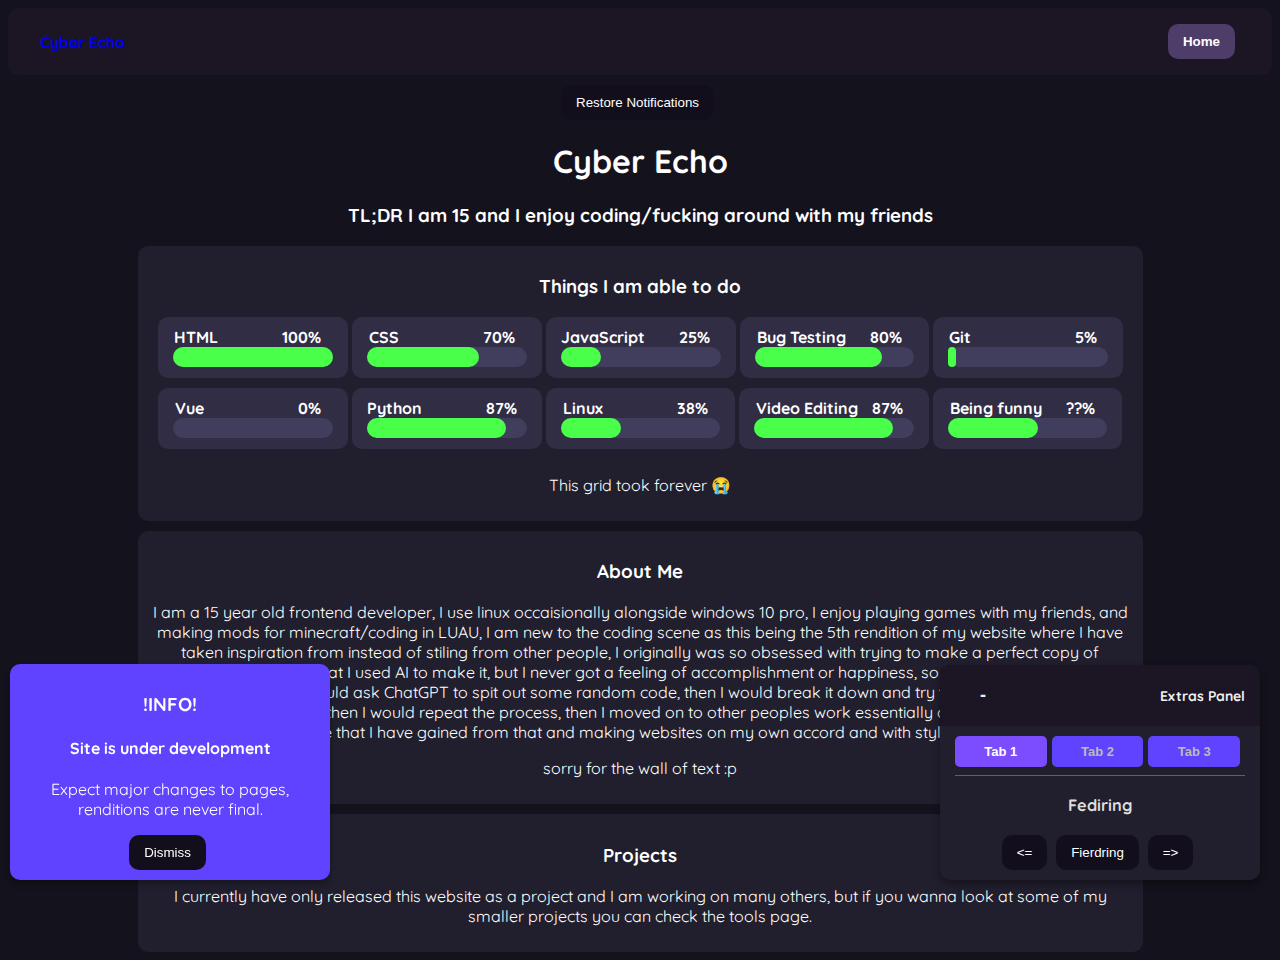
==== index.html @ 922005ef "Add files via upload" ====
<!--
 ::::::::  :::   ::: :::::::::  :::::::::: :::::::::       :::::::::: ::::::::  :::    :::  ::::::::  
:+:    :+: :+:   :+: :+:    :+: :+:        :+:    :+:      :+:       :+:    :+: :+:    :+: :+:    :+: 
+:+         +:+ +:+  +:+    +:+ +:+        +:+    +:+      +:+       +:+        +:+    +:+ +:+    +:+ 
+#+          +#++:   +#++:++#+  +#++:++#   +#++:++#:       +#++:++#  +#+        +#++:++#++ +#+    +:+ 
+#+           +#+    +#+    +#+ +#+        +#+    +#+      +#+       +#+        +#+    +#+ +#+    +#+ 
#+#    #+#    #+#    #+#    #+# #+#        #+#    #+#      #+#       #+#    #+# #+#    #+# #+#    #+# 
 ########     ###    #########  ########## ###    ###      ########## ########  ###    ###  ########  
     C         Y         B           E         R                E         C         H          O
-->
<!DOCTYPE html>
<html lang="en">
<head>
    <!--Stylesheet-->
    <link rel="stylesheet" href="style.css">
    <!--Fonts-->
    <link rel="preconnect" href="https://fonts.googleapis.com">
    <link rel="preconnect" href="https://fonts.gstatic.com" crossorigin>
    <link href="https://fonts.googleapis.com/css2?family=Quicksand:wght@300..700&display=swap" rel="stylesheet">
    <!--Page Title-->
    <title>CyberEcho</title>
</head>
<body class="unselectable">
    <!--Navbar-->
    <nav class="navbar">
        <div class="navbar-container">
            <a href="./index.html" class="sitename">Cyber Echo</a>
            <div class="navbar-menu">
                <button class="navbar-button" onclick="window.location.href='./index.html'">Home</button>
            </div>
        </div>
    </nav>
    <!--Popup Info Banner-->
    <div class="banner" id="banner1" style="text-align: center;">
        <h3>!INFO!</h3>
        <h4>Site is under development</h4>
        <p>Expect major changes to pages, renditions are never final.</p>
        <button onclick="dismissBanner('banner1')">Dismiss</button>
    </div>
    <!--Kinda Self Explanatory-->
    <button onclick="restoreBanners()">Restore Notifications</button>
    <!--Insert the javascript to make the notification work-->
    <script src="scripts.js"></script>
    <!--Self Explanatory-->
    <div class="short-intro">
    <h1>Cyber Echo</h1>
    <h3>TL;DR I am 15 and I enjoy coding/fucking around with my friends</h5>
    </div>
    <!--Holy shit this will take forever!-->
    <div class="maincontainer">
        <div class="skillcontainer">
            <h3>Things I am able to do</h3>
            <div class="skillbox">
                <h4 class="inlineheaders">HTML</h4>
                <!--I couldn't find any way to do it 😭-->
                <h4 class="inlineheaders"> </h4>
                <h4 class="inlineheaders"> </h4>
                <h4 class="inlineheaders"> </h4>
                <h4 class="inlineheaders"> </h4>
                <h4 class="inlineheaders"> </h4>
                <h4 class="inlineheaders">100%</h4>
                <progress value="100" max="100"></progress>
                </div>
                <div class="skillbox">
                    <h4 class="inlineheaders">CSS</h4>
                    <!--I couldn't find any way to do it 😭-->
                    <h4 class="inlineheaders"> </h4>
                    <h4 class="inlineheaders"> </h4>
                    <h4 class="inlineheaders"> </h4>
                    <h4 class="inlineheaders"> </h4>
                    <h4 class="inlineheaders"> </h4>
                    <h4 class="inlineheaders"> </h4>
                    <h4 class="inlineheaders"> </h4>
                    <h4 class="inlineheaders">70%</h4>
                    <progress value="70" max="100"></progress>
                </div>
                <div class="skillbox">
                    <h4 class="inlineheaders">JavaScript</h4>
                    <!--I couldn't find any way to do it 😭-->
                    <h4 class="inlineheaders"> </h4>
                    <h4 class="inlineheaders"> </h4>
                    <h4 class="inlineheaders">25%</h4>
                    <progress value="25" max="100"></progress>
                </div>
                <div class="skillbox">
                    <h4 class="inlineheaders">Bug Testing</h4>
                    <!--I couldn't find any way to do it 😭-->
                    <h4 class="inlineheaders"> </h4>
                    <h4 class="inlineheaders">80%</h4>
                <progress value="80" max="100"></progress>
            </div>
            <div class="skillbox">
                <h4 class="inlineheaders">Git</h4>
                <!--I couldn't find any way to do it 😭-->
                <h4 class="inlineheaders"> </h4>
                <h4 class="inlineheaders"> </h4>
                <h4 class="inlineheaders"> </h4>
                <h4 class="inlineheaders"> </h4>
                <h4 class="inlineheaders"> </h4>
                <h4 class="inlineheaders"> </h4>
                <h4 class="inlineheaders"> </h4>
                <h4 class="inlineheaders"> </h4>
                <h4 class="inlineheaders"> </h4>
                <h4 class="inlineheaders">5%</h4>
            <progress value="5" max="100"></progress>
            </div>
            <div class="skillbox">
                <h4 class="inlineheaders">Vue</h4>
                <!--I couldn't find any way to do it 😭-->
                <h4 class="inlineheaders"> </h4>
                <h4 class="inlineheaders"> </h4>
                <h4 class="inlineheaders"> </h4>
                <h4 class="inlineheaders"> </h4>
                <h4 class="inlineheaders"> </h4>
                <h4 class="inlineheaders"> </h4>
                <h4 class="inlineheaders"> </h4>
                <h4 class="inlineheaders"> </h4>
                <h4 class="inlineheaders">0%</h4>
            <progress value="0" max="100"></progress>
            </div>
            <div class="skillbox">
                <h4 class="inlineheaders">Python</h4>
                <!--I couldn't find any way to do it 😭-->
                <h4 class="inlineheaders"> </h4>
                <h4 class="inlineheaders"> </h4>
                <h4 class="inlineheaders"> </h4>
                <h4 class="inlineheaders"> </h4>
                <h4 class="inlineheaders"> </h4>
                <h4 class="inlineheaders">87%</h4>
            <progress value="87" max="100"></progress>
            </div>
            <div class="skillbox">
                <h4 class="inlineheaders">Linux</h4>
                <!--I couldn't find any way to do it 😭-->
                <h4 class="inlineheaders"> </h4>
                <h4 class="inlineheaders"> </h4>
                <h4 class="inlineheaders"> </h4>
                <h4 class="inlineheaders"> </h4>
                <h4 class="inlineheaders"> </h4>
                <h4 class="inlineheaders"> </h4>
                <h4 class="inlineheaders">38%</h4>
            <progress value="38" max="100"></progress>
            </div>
            <div class="skillbox">
                <h4 class="inlineheaders">Video Editing</h4>
                <!--I couldn't find any way to do it 😭-->
                <h4 class="inlineheaders">87%</h4>
            <progress value="87" max="100"></progress>
            </div>
            <div class="skillbox">
                <h4 class="inlineheaders">Being funny</h4>
                <!--I couldn't find any way to do it 😭-->
                <h4 class="inlineheaders"> </h4>
                <h4 class="inlineheaders">??%</h4>
            <progress value="56.8" max="100"></progress>
            </div>
            <p>This grid took forever 😭</p>
        </div>
    </div>
    <div class="othershit">
        <h3>About Me</h3>
        <p>I am a 15 year old frontend developer, I use linux occaisionally alongside windows 10 pro, I enjoy playing games with my friends, and making mods for minecraft/coding in LUAU, I am new to the coding scene as this being the 5th rendition of my website where I have taken inspiration from instead of stiling from other people, I originally was so obsessed with trying to make a perfect copy of someones website that I used AI to make it, but I never got a feeling of accomplishment or happiness, so I moved on to actually learning my skills, I would ask ChatGPT to spit out some random code, then I would break it down and try to understand the usage for each piece of code, then I would repeat the process, then I moved on to other peoples work essentially doing the same, now I am using the knowledge that I have gained from that and making websites on my own accord and with styling that I think fits me.</p>
        <p>sorry for the wall of text :p</p>
    </div>
    <div class="othershit">
        <h3>Projects</h3>
        <p>I currently have only released this website as a project and I am working on many others, but if you wanna look at some of my smaller projects you can check the tools page.</p>
    </div>
    <script src="consoleprint.js"></script>
    <div id="floating-panel" class="floating-panel">
        <div class="panel-header">
            <button id="toggle-panel" class="minimize-button">-</button>
            <span>Extras Panel</span>
        </div>
        <div id="panel-content" class="panel-content">
            <div class="tabs">
                <button class="tab active" data-tab="tab1">Tab 1</button>
                <button class="tab" data-tab="tab2">Tab 2</button>
                <button class="tab" data-tab="tab3">Tab 3</button>
            </div>
            <div class="tab-content" id="tab1"><h3 class="colorful">Fediring</h3>
                <button onclick="window.location.href='https://fediring.net/random'"><=</button>
                <button onclick="window.location.href='https://fediring.net'">Fierdring</button>
                <button onclick="window.location.href='https://fediring.net/random'">=></button>
            </div>
            <div class="tab-content hidden" id="tab2"><iframe height="50" src="https://george.gh0.pw/embed.cgi?membername" style="border:none;width:100%" sandbox="allow-top-navigation"></iframe></div>
            <div class="tab-content hidden" id="tab3">Content for Tab 3</div>
        </div>
    </div>
    <script src="panel.js"></script>
    </body>
</html>
---- style.css ----
body {
    -webkit-touch-callout: none;
    -webkit-user-select: none;
    -khtml-user-select: none;
    -moz-user-select: none;
    -ms-user-select: none;
    user-select: none;
    background-color: #14131d;
    color: #ffffff;
    font-family: quicksand, verdana;
    text-align: center;
}

/* Banner CSS */
@keyframes slideIn {
    from {
        transform: translateX(-100%);
        opacity: 0;
    }
    to {
        transform: translateX(0);
        opacity: 1;
    }
}

.banner {
    background-color: #5f43ff;
    box-shadow: 0 4px 6px rgba(0, 0, 0, 0.3);
    color: #fff;
    position: fixed;
    left: 10px;
    padding: 10px;
    border-radius: 10px;

    opacity: 1;
    transform: translateX(0);
    transition: transform 0.3s ease, opacity 0.3s ease, bottom 0.3s ease;
    z-index: 1000;
    max-width: 300px;
    width: 100%;
}

.banner.show {
    opacity: 1;
    transform: translateY(0);
}

.banner.hide {
    opacity: 0;
    pointer-events: none;
    transform: translateX(-120%);
}

.banner {
    margin-bottom: 10px;
}

.skillcontainer, .othershit {
    border-radius: 10px;
    background-color: #211f2e;
    max-width: 975px;
    padding: 10px 15px;
    width: 100%;
    margin: 0 auto;
    margin-top: 10px;
}

.inlineheaders {
    display: inline;
    margin-right: 10px;
}

.skillbox {
    display: inline-block;
    border-radius: 10px;
    background-color: #302d44;
    max-width: 160px;
    padding: 10px 15px;
    margin-bottom: 10px;
}

progress {
    width: 100%;
    height: 20px;
    border-radius: 50px;
    background-color: #302d44;
}

progress::-webkit-progress-bar {
    border-radius: 50px;
    background-color: #413d5c;
}

progress::-webkit-progress-value {
    background-color: rgb(73, 255, 73);
    border-radius: 50px;
}

progress::-moz-progress-bar {
    background-color: rgb(73, 255, 73);
    border-radius: 50px;
}

button {
    background-color: #130e1b;
    color: #fff;
    border-radius: 10px;
    padding: 10px 15px;
    border: none;
    transition: background-color 0.3s ease-in-out;
    margin-right: 5px;
}

button:hover {
    background-color: #605a86;
    cursor: pointer;
}

.navbar {
    background-color: #1b1524;
    padding: 1rem;
    border-radius: 10px;
    margin-bottom: 10px;
}
.navbar-container {
    display: flex;
    justify-content: space-between;
    align-items: center;
    max-width: 1200px;
    margin: 0 auto;
}
.navbar-logo {
    color: #fff;
    text-decoration: none;
}
.navbar-menu {
    display: flex;
    margin: 0;
    padding: 0;
}
.navbar-button {
    background-color: #4e3d68;
    color: #fff;
    border: none;
    padding: 0.5rem 1rem;
    margin-left: 1.5rem;
    cursor: pointer;
    transition: color 0.3s, background-color 0.3s;
    padding: 10px 15px;
    border-radius: 10px;
    font-family: 'Source Code Pro', sans-serif;
    font-weight: bold;
    font-weight: bold;
}
.navbar-button:hover {
    background-color: #7c4dff;
    color: #fff;
}

@keyframes colors {
    0% { color: #ffb3ba; }
    20% { color: #ffffba; }
    40% { color: #baffc9; }
    60% { color: #bae1ff; }
    80% { color: #ffdfba; }
    100% { color: #ffb3ba; }
}

.colorful, .sitename {
    font-weight: bold;
    text-decoration: none;
    animation: colors 5s infinite;
}
/* Floating Panel Inserted */
.floating-panel {
    position: fixed;
    bottom: 20px;
    right: 20px;
    width: 320px;
    background-color: #130e1b;
    border: none;
    border-radius: 10px;
    box-shadow: 0 4px 8px rgba(0, 0, 0, 0.4);
    overflow: hidden;
    transition: height 0.3s ease, box-shadow 0.3s ease;
    color: #e0e0e0;
}

.floating-panel:hover {
    box-shadow: 0 6px 12px rgba(0, 0, 0, 0.6);
}

.panel-header {
    display: flex;
    justify-content: space-between;
    align-items: center;
    padding: 10px 15px;
    background-color: #1b1524;
    color: #f0f0f0;
    font-weight: bold;
    cursor: pointer;
    font-size: 14px;
}

.minimize-button {
    background: none;
    border: none;
    color: #f0f0f0;
    font-size: 18px;
    cursor: pointer;
    font-weight: bold;
    margin-left: 10px;
    transition: transform 0.2s ease;
}

.minimize-button:hover {
    transform: scale(1.2);
}

.panel-content {
    padding: 10px 15px;
    display: block;
    background-color: #211f2e;
}

.tabs {
    display: flex;
    justify-content: space-around;
    border-bottom: 1px solid #5f43ff;
    padding-bottom: 8px;
    margin-bottom: 10px;
}

.tab {
    flex: 1;
    padding: 8px;
    text-align: center;
    cursor: pointer;
    background-color: #5f43ff;
    border-radius: 5px;
    transition: background-color 0.3s ease, color 0.3s ease;
    font-size: 13px;
    font-weight: bold;
    color: #bbb;
}

.tab:not(.active):hover {
    background-color: #4e3d68;
    color: #fff;
}

.tab.active {
    background-color: #7c4dff;
    color: white;
}

.tab-content {
    display: none;
    font-size: 14px;
    color: #ddd;
    line-height: 1.6;
}

.tab-content:not(.hidden) {
    display: block;
}

.floating-panel.minimized {
    height: 50px;
    box-shadow: 0 2px 4px rgba(0, 0, 0, 0.2);
}

.floating-panel.minimized .panel-header {
    background-color: #1a1d24;
}
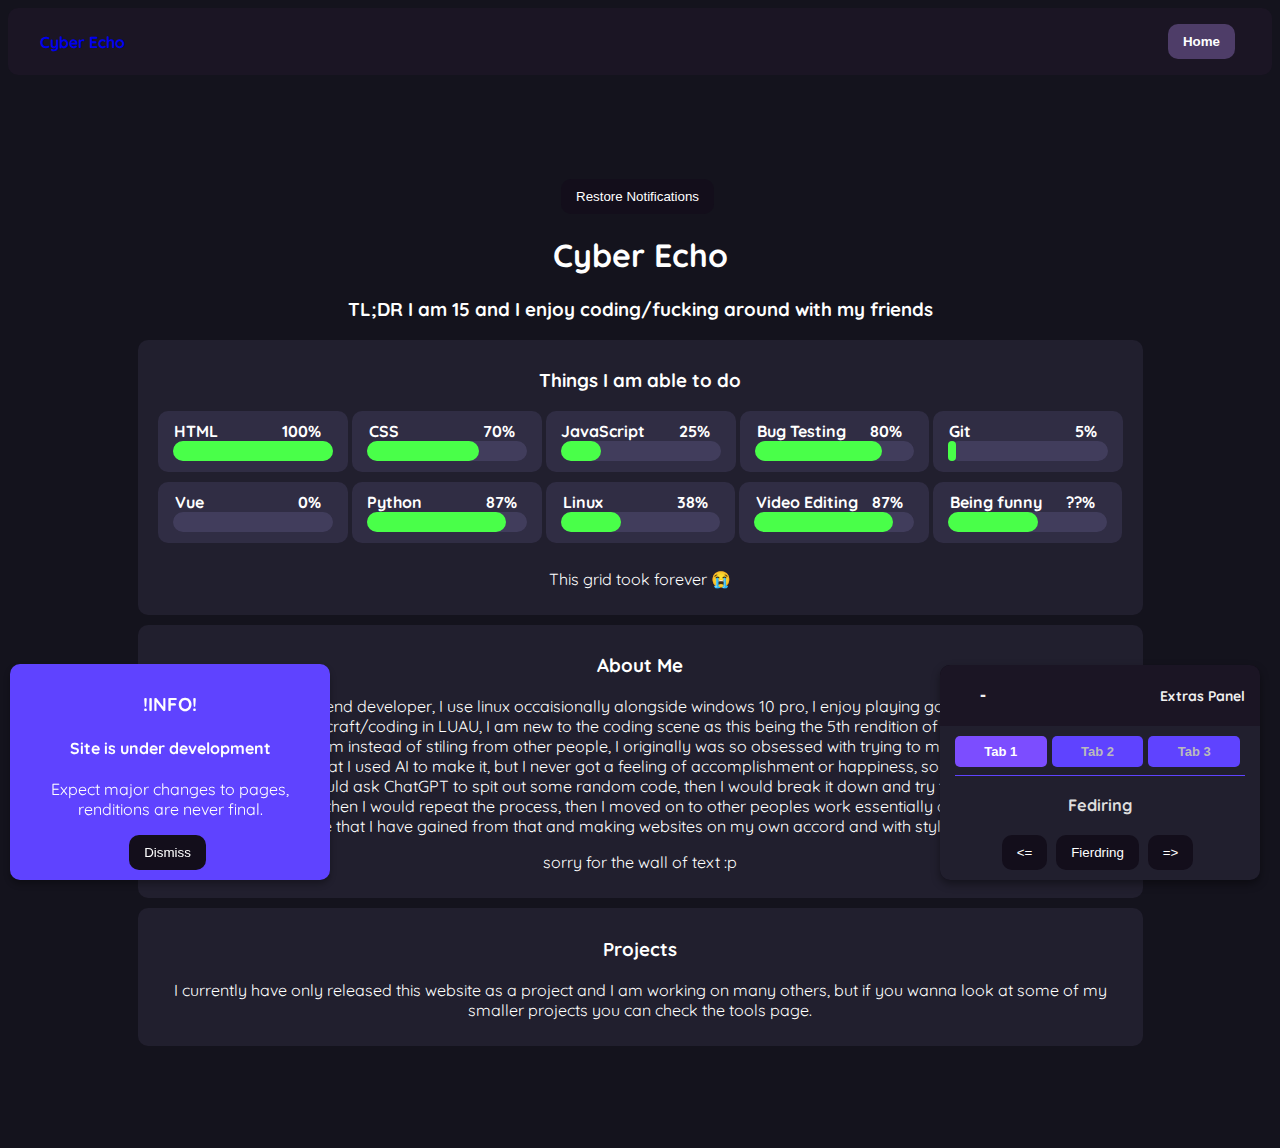
==== commit e565df3e: "Add files via upload" ====
--- a/index.html
+++ b/index.html
@@ -30,6 +30,7 @@
             </div>
         </div>
     </nav>
+    <iframe src="https://john.citrons.xyz/embed?ref=cyber-echo.pages.dev" style="margin-left:auto;display:block;margin-right:auto;max-width:732px;width:100%;height:94px;border:none;"></iframe>
     <!--Popup Info Banner-->
     <div class="banner" id="banner1" style="text-align: center;">
         <h3>!INFO!</h3>
@@ -184,9 +185,10 @@
                 <button onclick="window.location.href='https://fediring.net/random'">=></button>
             </div>
             <div class="tab-content hidden" id="tab2"><iframe height="50" src="https://george.gh0.pw/embed.cgi?membername" style="border:none;width:100%" sandbox="allow-top-navigation"></iframe></div>
-            <div class="tab-content hidden" id="tab3">Content for Tab 3</div>
+            <div class="tab-content hidden" id="tab3"><iframe src="https://john.citrons.xyz/embed?ref=cyber-echo.pages.dev" style="margin-left:auto;display:block;margin-right:auto;max-width:732px;width:100%;height:94px;border:none;"></iframe></div>
         </div>
     </div>
     <script src="panel.js"></script>
+    <iframe src="https://john.citrons.xyz/embed?ref=cyber-echo.pages.dev" style="margin-left:auto;display:block;margin-right:auto;max-width:732px;width:100%;height:94px;border:none;"></iframe>
     </body>
 </html>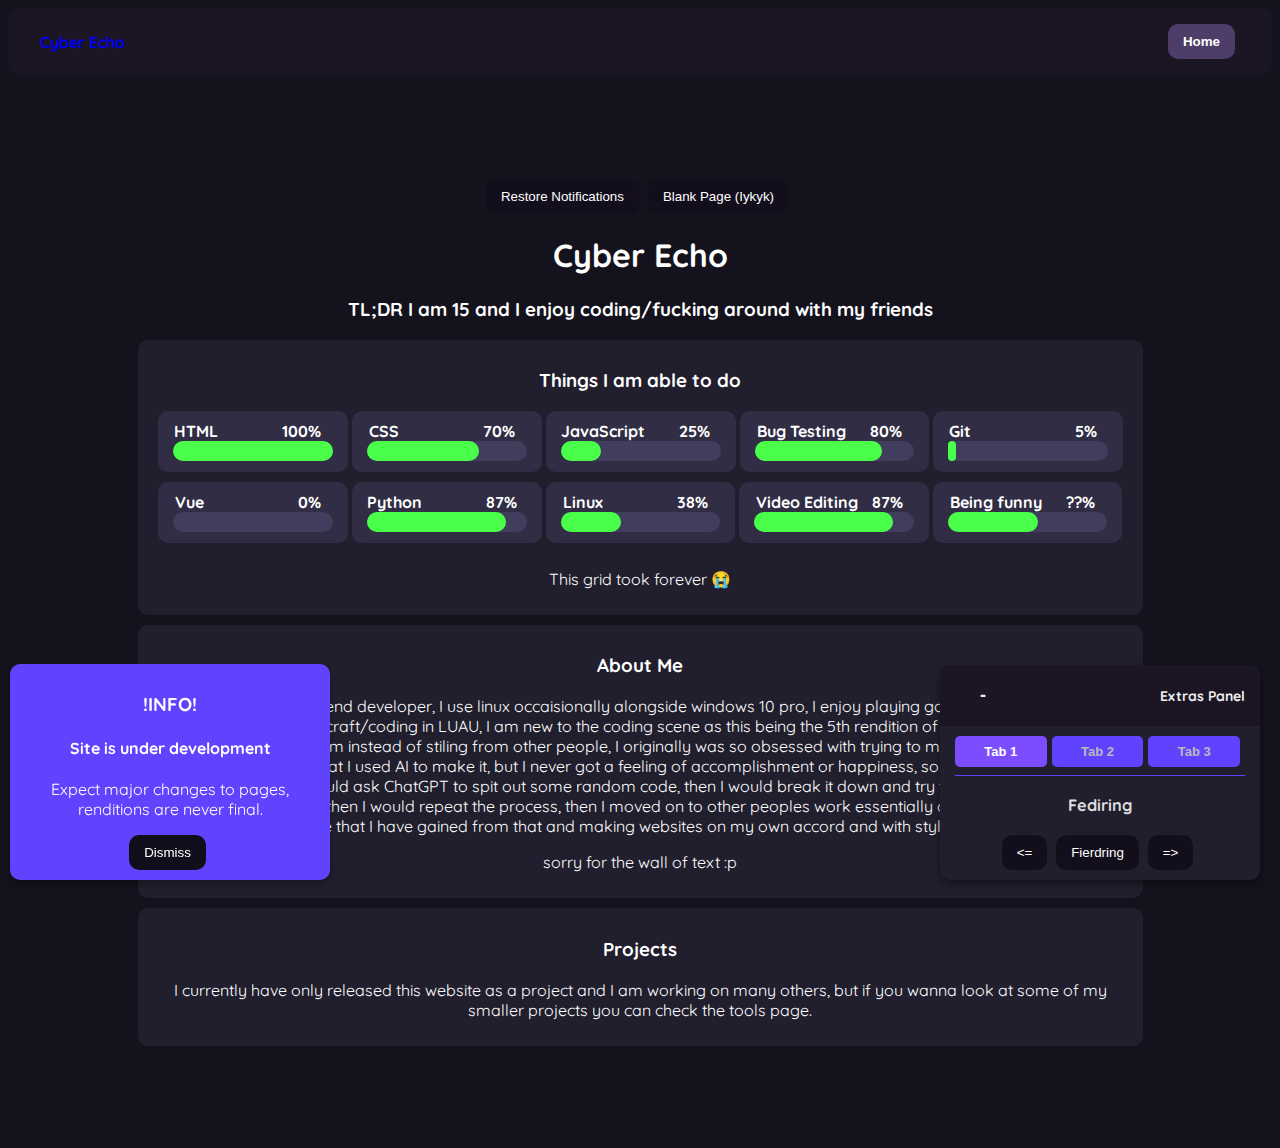
==== commit 088750cb: "Add files via upload" ====
--- a/index.html
+++ b/index.html
@@ -40,6 +40,7 @@
     </div>
     <!--Kinda Self Explanatory-->
     <button onclick="restoreBanners()">Restore Notifications</button>
+    <button onclick="window.location.href='./rickroll.html'">Blank Page (Iykyk)</button>
     <!--Insert the javascript to make the notification work-->
     <script src="scripts.js"></script>
     <!--Self Explanatory-->
--- a/style.css
+++ b/style.css
@@ -272,4 +272,10 @@
 
 .floating-panel.minimized .panel-header {
     background-color: #1a1d24;
+}
+
+.rickroll {
+    height: 100vh;
+    width: 100%;
+    color: #fff;
 }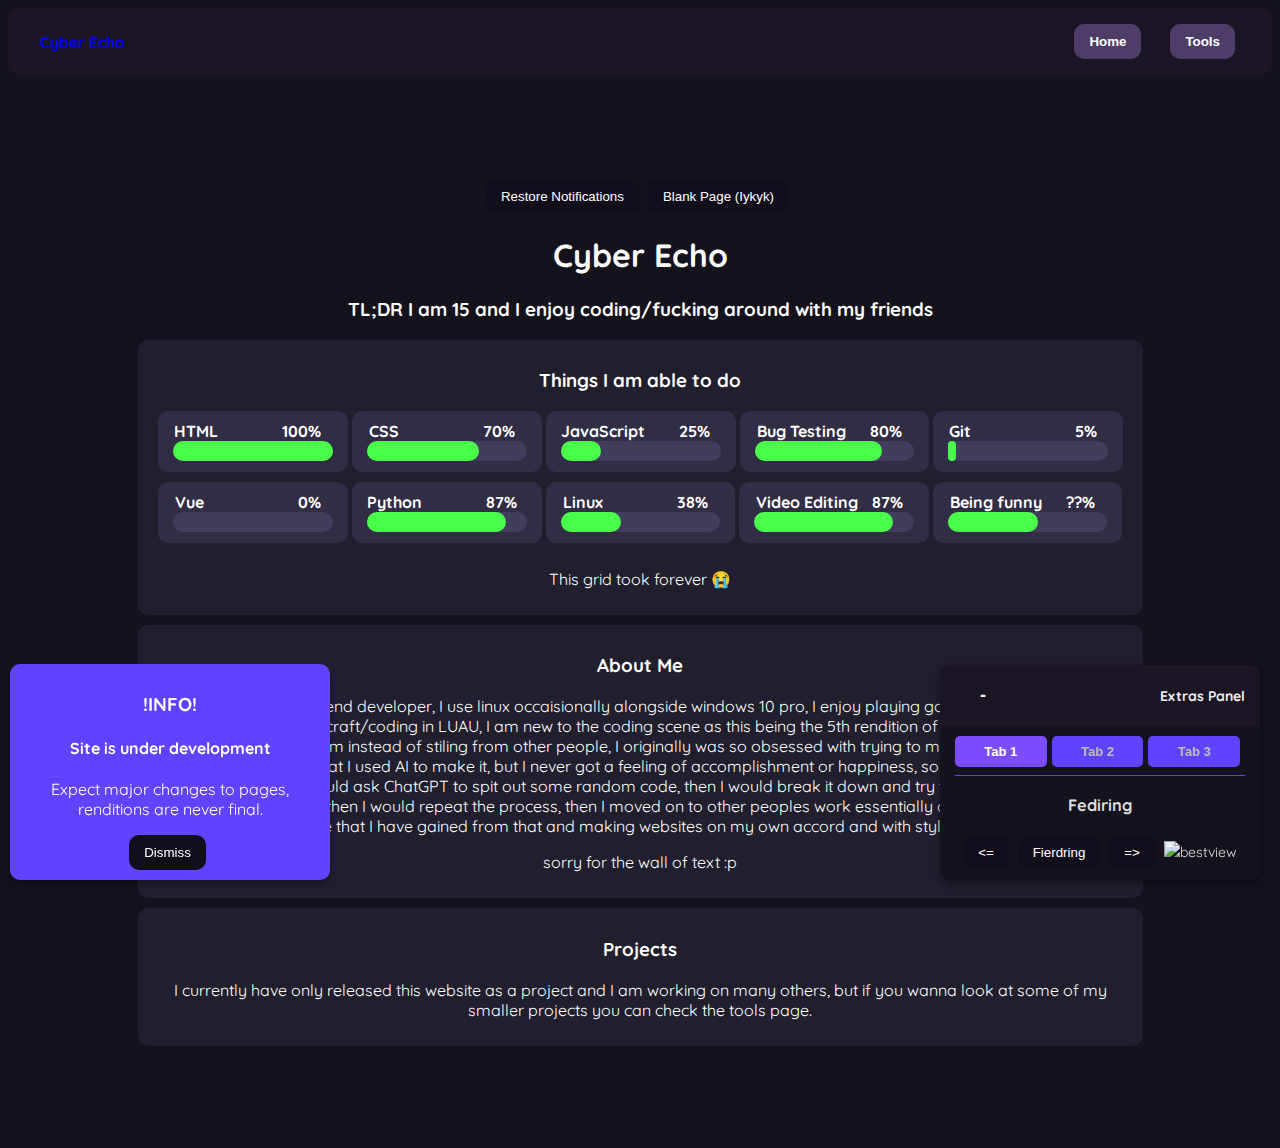
==== commit cbd4c022: "Add files via upload" ====
--- a/index.html
+++ b/index.html
@@ -27,6 +27,7 @@
             <a href="./index.html" class="sitename">Cyber Echo</a>
             <div class="navbar-menu">
                 <button class="navbar-button" onclick="window.location.href='./index.html'">Home</button>
+                <button class="navbar-button" onclick="window.location.href='./blog/blog.html'">Tools</button>
             </div>
         </div>
     </nav>
@@ -184,9 +185,12 @@
                 <button onclick="window.location.href='https://fediring.net/random'"><=</button>
                 <button onclick="window.location.href='https://fediring.net'">Fierdring</button>
                 <button onclick="window.location.href='https://fediring.net/random'">=></button>
+                <img src="https://citrons.xyz/static/bestview.gif" alt="bestview">
             </div>
-            <div class="tab-content hidden" id="tab2"><iframe height="50" src="https://george.gh0.pw/embed.cgi?membername" style="border:none;width:100%" sandbox="allow-top-navigation"></iframe></div>
-            <div class="tab-content hidden" id="tab3"><iframe src="https://john.citrons.xyz/embed?ref=cyber-echo.pages.dev" style="margin-left:auto;display:block;margin-right:auto;max-width:732px;width:100%;height:94px;border:none;"></iframe></div>
+            <div class="tab-content hidden" id="tab2"><iframe height="50" src="https://george.gh0.pw/embed.cgi?membername" style="border:none;width:100%" sandbox="allow-top-navigation"></iframe>
+                <img src="https://citrons.xyz/static/bestview.gif" alt="bestview"></div>
+            <div class="tab-content hidden" id="tab3"><iframe src="https://john.citrons.xyz/embed?ref=cyber-echo.pages.dev" style="margin-left:auto;display:block;margin-right:auto;max-width:732px;width:100%;height:94px;border:none;"></iframe>
+                <img src="https://citrons.xyz/static/bestview.gif" alt="bestview"></div>
         </div>
     </div>
     <script src="panel.js"></script>
--- a/style.css
+++ b/style.css
@@ -171,7 +171,7 @@
     text-decoration: none;
     animation: colors 5s infinite;
 }
-/* Floating Panel Inserted */
+
 .floating-panel {
     position: fixed;
     bottom: 20px;
@@ -221,6 +221,16 @@
     padding: 10px 15px;
     display: block;
     background-color: #211f2e;
+    -webkit-touch-callout: none;
+    -webkit-user-select: none;
+    -khtml-user-select: none;
+    -moz-user-select: none;
+    -ms-user-select: none;
+    user-select: none;
+    background-color: #14131d;
+    color: #ffffff;
+    font-family: quicksand, verdana;
+    text-align: center;
 }
 
 .tabs {
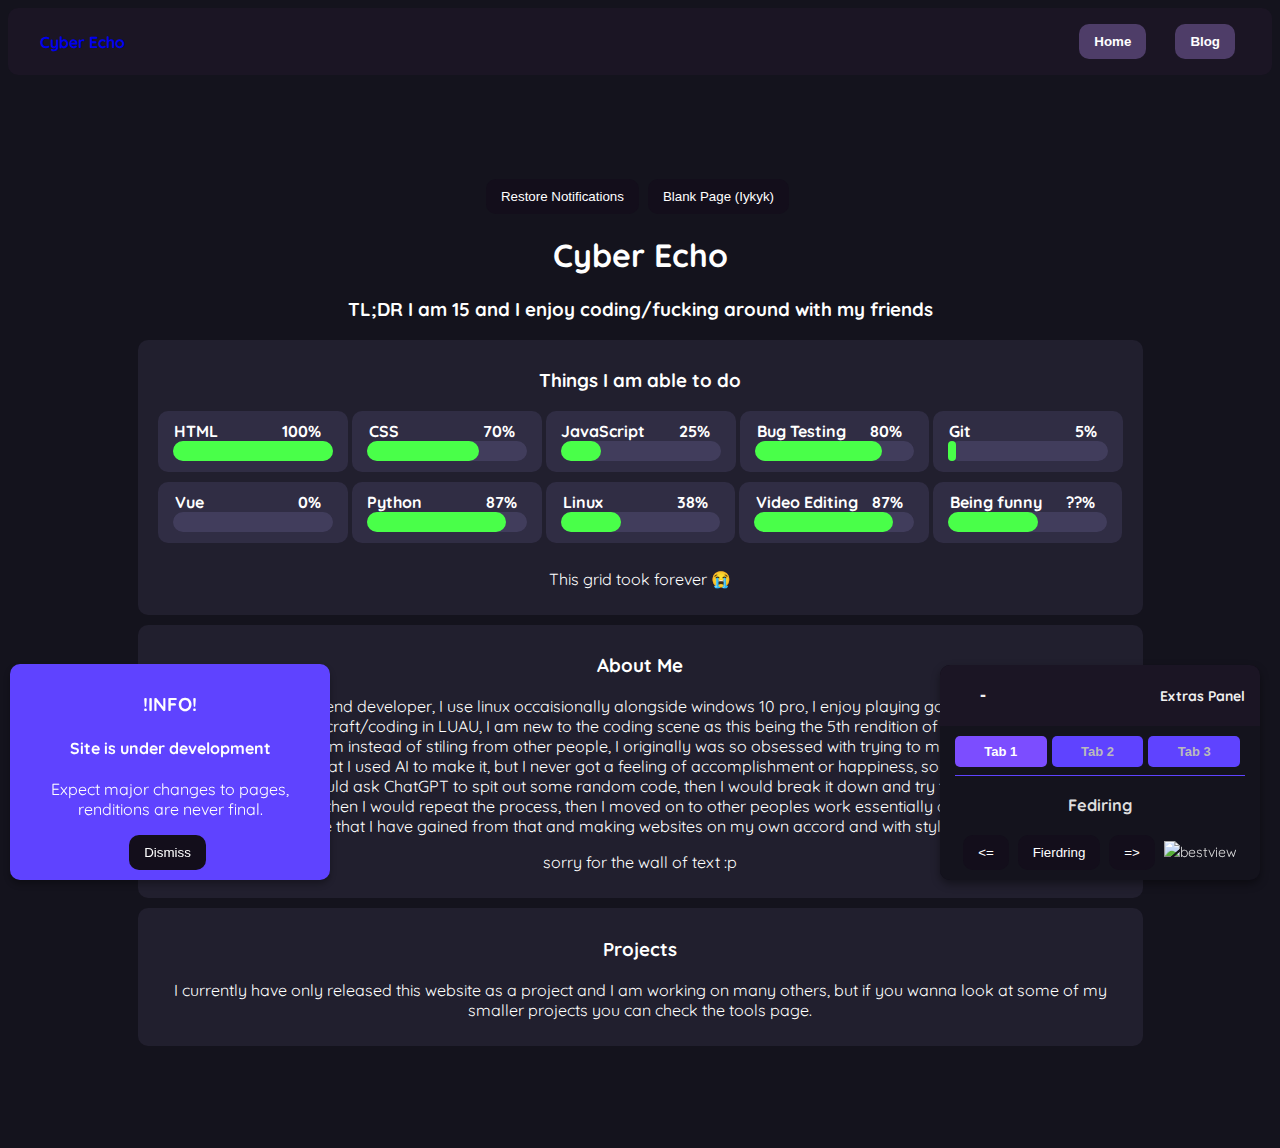
==== commit 57588aa3: "Add files via upload" ====
--- a/index.html
+++ b/index.html
@@ -27,7 +27,7 @@
             <a href="./index.html" class="sitename">Cyber Echo</a>
             <div class="navbar-menu">
                 <button class="navbar-button" onclick="window.location.href='./index.html'">Home</button>
-                <button class="navbar-button" onclick="window.location.href='./blog/blog.html'">Tools</button>
+                <button class="navbar-button" onclick="window.location.href='./blog/blog.html'">Blog</button>
             </div>
         </div>
     </nav>
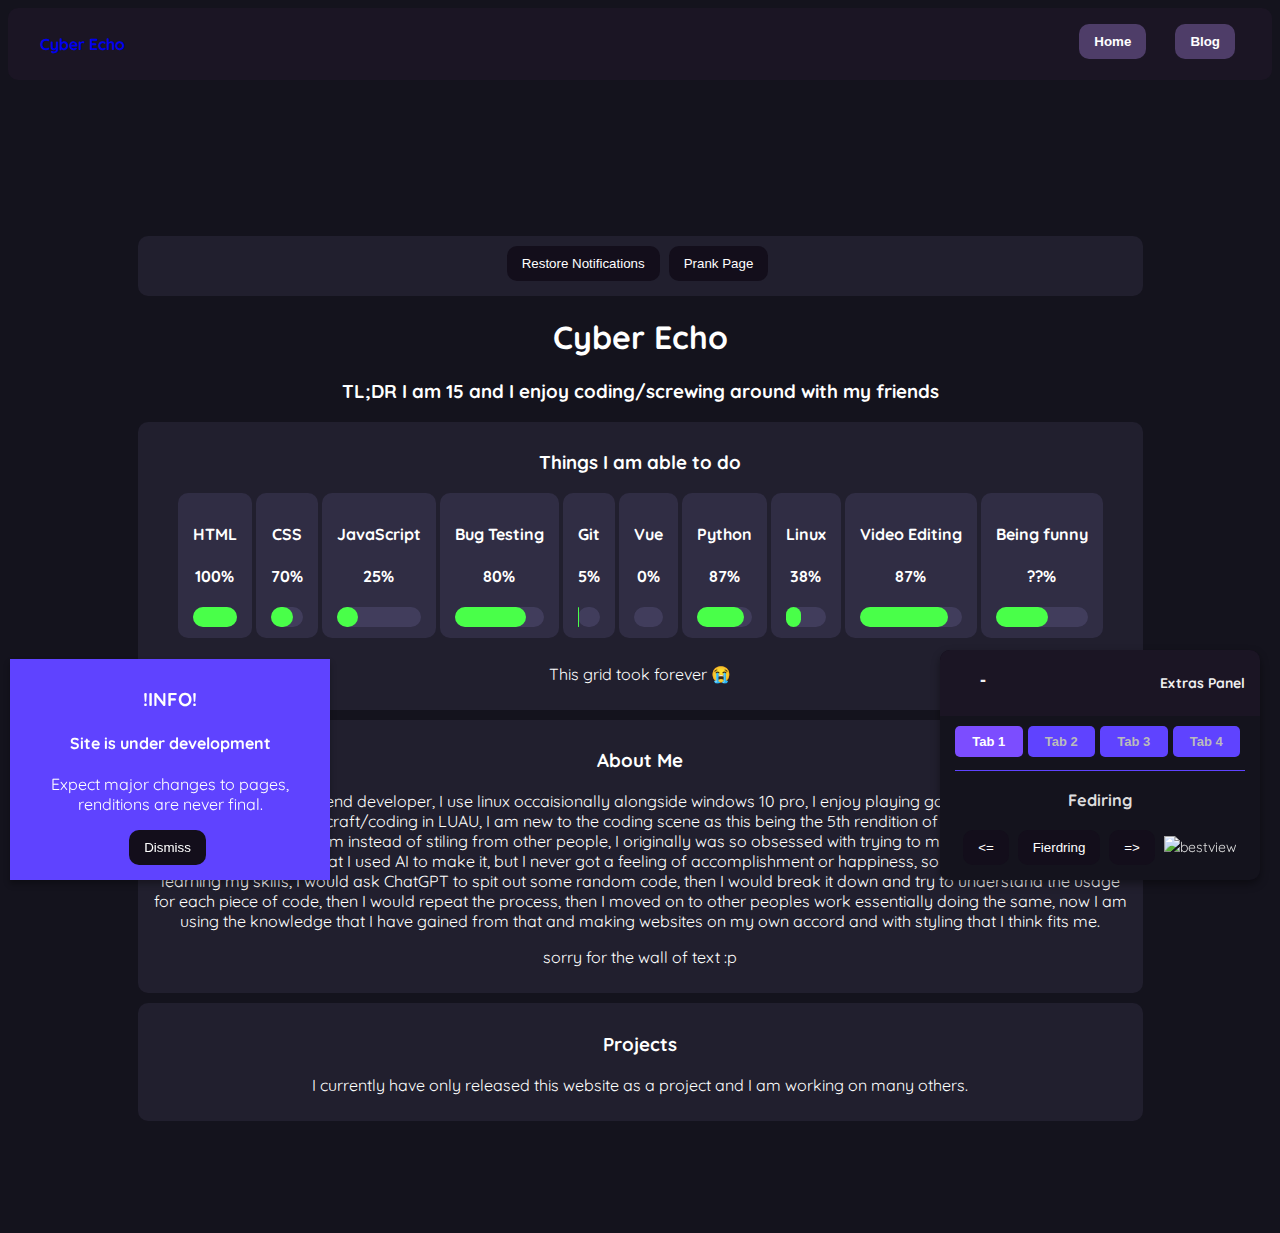
==== commit 3a3e849f: "Add files via upload" ====
--- a/index.html
+++ b/index.html
@@ -7,21 +7,27 @@
 #+#    #+#    #+#    #+#    #+# #+#        #+#    #+#      #+#       #+#    #+# #+#    #+# #+#    #+# 
  ########     ###    #########  ########## ###    ###      ########## ########  ###    ###  ########  
      C         Y         B           E         R                E         C         H          O
+Yes, I left notes, this site mostly because I don't remember shit on here
 -->
 <!DOCTYPE html>
 <html lang="en">
 <head>
-    <!--Stylesheet-->
+    <title>CyberEcho</title>
+    <!--Stylesheets-->
     <link rel="stylesheet" href="style.css">
-    <!--Fonts-->
     <link rel="preconnect" href="https://fonts.googleapis.com">
     <link rel="preconnect" href="https://fonts.gstatic.com" crossorigin>
     <link href="https://fonts.googleapis.com/css2?family=Quicksand:wght@300..700&display=swap" rel="stylesheet">
-    <!--Page Title-->
-    <title>CyberEcho</title>
 </head>
 <body class="unselectable">
-    <!--Navbar-->
+    <!--Banner-->
+    <div class="banner" id="banner1" style="text-align: center;">
+        <h3>!INFO!</h3>
+        <h4>Site is under development</h4>
+        <p>Expect major changes to pages, renditions are never final.</p>
+        <button onclick="dismissBanner('banner1')">Dismiss</button>
+    </div>
+    <!--Import Navbar-->
     <nav class="navbar">
         <div class="navbar-container">
             <a href="./index.html" class="sitename">Cyber Echo</a>
@@ -31,31 +37,27 @@
             </div>
         </div>
     </nav>
+    <!--Webrings-->
     <iframe src="https://john.citrons.xyz/embed?ref=cyber-echo.pages.dev" style="margin-left:auto;display:block;margin-right:auto;max-width:732px;width:100%;height:94px;border:none;"></iframe>
-    <!--Popup Info Banner-->
-    <div class="banner" id="banner1" style="text-align: center;">
-        <h3>!INFO!</h3>
-        <h4>Site is under development</h4>
-        <p>Expect major changes to pages, renditions are never final.</p>
-        <button onclick="dismissBanner('banner1')">Dismiss</button>
-    </div>
-    <!--Kinda Self Explanatory-->
-    <button onclick="restoreBanners()">Restore Notifications</button>
-    <button onclick="window.location.href='./rickroll.html'">Blank Page (Iykyk)</button>
-    <!--Insert the javascript to make the notification work-->
+    <iframe id="bucket-webring" style="width: 100%; height: 3rem; border: none;" src="https://webring.bucketfish.me/embed.html?name=CyberEcho"></iframe> 
+    <!--Extra Buttons-->
+    <div class="othershit">
+        <button onclick="restoreBanners()">Restore Notifications</button>
+        <button onclick="window.location.href='./rickroll.html'">Prank Page</button>
+    </div>
+    <!--Insert Javascript for banners-->
     <script src="scripts.js"></script>
-    <!--Self Explanatory-->
+    <!--Intro for lazy people who don't read-->
     <div class="short-intro">
-    <h1>Cyber Echo</h1>
-    <h3>TL;DR I am 15 and I enjoy coding/fucking around with my friends</h5>
-    </div>
-    <!--Holy shit this will take forever!-->
+        <h1>Cyber Echo</h1>
+        <h3>TL;DR I am 15 and I enjoy coding/screwing around with my friends</h3>
+    </div>
+    <!--Skill list-->
     <div class="maincontainer">
         <div class="skillcontainer">
             <h3>Things I am able to do</h3>
             <div class="skillbox">
                 <h4 class="inlineheaders">HTML</h4>
-                <!--I couldn't find any way to do it 😭-->
                 <h4 class="inlineheaders"> </h4>
                 <h4 class="inlineheaders"> </h4>
                 <h4 class="inlineheaders"> </h4>
@@ -66,7 +68,6 @@
                 </div>
                 <div class="skillbox">
                     <h4 class="inlineheaders">CSS</h4>
-                    <!--I couldn't find any way to do it 😭-->
                     <h4 class="inlineheaders"> </h4>
                     <h4 class="inlineheaders"> </h4>
                     <h4 class="inlineheaders"> </h4>
@@ -79,7 +80,6 @@
                 </div>
                 <div class="skillbox">
                     <h4 class="inlineheaders">JavaScript</h4>
-                    <!--I couldn't find any way to do it 😭-->
                     <h4 class="inlineheaders"> </h4>
                     <h4 class="inlineheaders"> </h4>
                     <h4 class="inlineheaders">25%</h4>
@@ -87,14 +87,12 @@
                 </div>
                 <div class="skillbox">
                     <h4 class="inlineheaders">Bug Testing</h4>
-                    <!--I couldn't find any way to do it 😭-->
                     <h4 class="inlineheaders"> </h4>
                     <h4 class="inlineheaders">80%</h4>
                 <progress value="80" max="100"></progress>
             </div>
             <div class="skillbox">
                 <h4 class="inlineheaders">Git</h4>
-                <!--I couldn't find any way to do it 😭-->
                 <h4 class="inlineheaders"> </h4>
                 <h4 class="inlineheaders"> </h4>
                 <h4 class="inlineheaders"> </h4>
@@ -109,7 +107,6 @@
             </div>
             <div class="skillbox">
                 <h4 class="inlineheaders">Vue</h4>
-                <!--I couldn't find any way to do it 😭-->
                 <h4 class="inlineheaders"> </h4>
                 <h4 class="inlineheaders"> </h4>
                 <h4 class="inlineheaders"> </h4>
@@ -123,7 +120,6 @@
             </div>
             <div class="skillbox">
                 <h4 class="inlineheaders">Python</h4>
-                <!--I couldn't find any way to do it 😭-->
                 <h4 class="inlineheaders"> </h4>
                 <h4 class="inlineheaders"> </h4>
                 <h4 class="inlineheaders"> </h4>
@@ -134,7 +130,6 @@
             </div>
             <div class="skillbox">
                 <h4 class="inlineheaders">Linux</h4>
-                <!--I couldn't find any way to do it 😭-->
                 <h4 class="inlineheaders"> </h4>
                 <h4 class="inlineheaders"> </h4>
                 <h4 class="inlineheaders"> </h4>
@@ -146,13 +141,11 @@
             </div>
             <div class="skillbox">
                 <h4 class="inlineheaders">Video Editing</h4>
-                <!--I couldn't find any way to do it 😭-->
                 <h4 class="inlineheaders">87%</h4>
             <progress value="87" max="100"></progress>
             </div>
             <div class="skillbox">
                 <h4 class="inlineheaders">Being funny</h4>
-                <!--I couldn't find any way to do it 😭-->
                 <h4 class="inlineheaders"> </h4>
                 <h4 class="inlineheaders">??%</h4>
             <progress value="56.8" max="100"></progress>
@@ -160,40 +153,58 @@
             <p>This grid took forever 😭</p>
         </div>
     </div>
+    <!--About me for geniuses who like reading-->
     <div class="othershit">
         <h3>About Me</h3>
         <p>I am a 15 year old frontend developer, I use linux occaisionally alongside windows 10 pro, I enjoy playing games with my friends, and making mods for minecraft/coding in LUAU, I am new to the coding scene as this being the 5th rendition of my website where I have taken inspiration from instead of stiling from other people, I originally was so obsessed with trying to make a perfect copy of someones website that I used AI to make it, but I never got a feeling of accomplishment or happiness, so I moved on to actually learning my skills, I would ask ChatGPT to spit out some random code, then I would break it down and try to understand the usage for each piece of code, then I would repeat the process, then I moved on to other peoples work essentially doing the same, now I am using the knowledge that I have gained from that and making websites on my own accord and with styling that I think fits me.</p>
         <p>sorry for the wall of text :p</p>
     </div>
+    <!--Current Projects-->
     <div class="othershit">
         <h3>Projects</h3>
-        <p>I currently have only released this website as a project and I am working on many others, but if you wanna look at some of my smaller projects you can check the tools page.</p>
-    </div>
+        <p>I currently have only released this website as a project and I am working on many others.</p>
+    </div>
+    <!--Design for printing to console-->
     <script src="consoleprint.js"></script>
+    <!--Funny Panel-->
     <div id="floating-panel" class="floating-panel">
         <div class="panel-header">
             <button id="toggle-panel" class="minimize-button">-</button>
+            <!--Panel Name-->
             <span>Extras Panel</span>
         </div>
         <div id="panel-content" class="panel-content">
             <div class="tabs">
+                <!--Tablist-->
                 <button class="tab active" data-tab="tab1">Tab 1</button>
                 <button class="tab" data-tab="tab2">Tab 2</button>
                 <button class="tab" data-tab="tab3">Tab 3</button>
-            </div>
+                <button class="tab" data-tab="tab4">Tab 4</button>
+            </div>
+            <!--Another webring-->
             <div class="tab-content" id="tab1"><h3 class="colorful">Fediring</h3>
                 <button onclick="window.location.href='https://fediring.net/random'"><=</button>
                 <button onclick="window.location.href='https://fediring.net'">Fierdring</button>
                 <button onclick="window.location.href='https://fediring.net/random'">=></button>
+            <!--Funny Sticker-->
                 <img src="https://citrons.xyz/static/bestview.gif" alt="bestview">
             </div>
-            <div class="tab-content hidden" id="tab2"><iframe height="50" src="https://george.gh0.pw/embed.cgi?membername" style="border:none;width:100%" sandbox="allow-top-navigation"></iframe>
+            <div class="tab-content hidden" id="tab2">
+            <!--GEORGE (Waiting for approval.)-->
+                <iframe height="50" src="https://george.gh0.pw/embed.cgi?membername" style="border:none;width:100%" sandbox="allow-top-navigation"></iframe>
                 <img src="https://citrons.xyz/static/bestview.gif" alt="bestview"></div>
-            <div class="tab-content hidden" id="tab3"><iframe src="https://john.citrons.xyz/embed?ref=cyber-echo.pages.dev" style="margin-left:auto;display:block;margin-right:auto;max-width:732px;width:100%;height:94px;border:none;"></iframe>
+            <div class="tab-content hidden" id="tab3">
+            <!--Extra Johnvertisement for funnies-->
+                <iframe src="https://john.citrons.xyz/embed?ref=cyber-echo.pages.dev" style="margin-left:auto;display:block;margin-right:auto;max-width:732px;width:100%;height:94px;border:none;"></iframe>
                 <img src="https://citrons.xyz/static/bestview.gif" alt="bestview"></div>
-        </div>
-    </div>
+            <div class="tab-content hidden" id="tab4">
+            <!--APIOPage Sticker-->
+                <img src="https://citrons.xyz/a/static/apiopage.png"/></a><img src="https://citrons.xyz/static/bestview.gif" alt="bestview"></div>
+        </div>
+    </div>
+    <!--Javascript for panel-->
     <script src="panel.js"></script>
+    <!--Webring #3-->
     <iframe src="https://john.citrons.xyz/embed?ref=cyber-echo.pages.dev" style="margin-left:auto;display:block;margin-right:auto;max-width:732px;width:100%;height:94px;border:none;"></iframe>
-    </body>
+</body>
 </html>--- a/style.css
+++ b/style.css
@@ -1,17 +1,30 @@
+/*
+ ::::::::  :::   ::: :::::::::  :::::::::: :::::::::       :::::::::: ::::::::  :::    :::  ::::::::  
+:+:    :+: :+:   :+: :+:    :+: :+:        :+:    :+:      :+:       :+:    :+: :+:    :+: :+:    :+: 
++:+         +:+ +:+  +:+    +:+ +:+        +:+    +:+      +:+       +:+        +:+    +:+ +:+    +:+ 
++#+          +#++:   +#++:++#+  +#++:++#   +#++:++#:       +#++:++#  +#+        +#++:++#++ +#+    +:+ 
++#+           +#+    +#+    +#+ +#+        +#+    +#+      +#+       +#+        +#+    +#+ +#+    +#+ 
+#+#    #+#    #+#    #+#    #+# #+#        #+#    #+#      #+#       #+#    #+# #+#    #+# #+#    #+# 
+ ########     ###    #########  ########## ###    ###      ########## ########  ###    ###  ########  
+     C         Y         B           E         R                E         C         H          O
+Yes, I left notes, this site mostly because I don't remember shit on here
+*/
 body {
+    /*User Interaction Deny */
+    font-family: quicksand, verdana;
     -webkit-touch-callout: none;
     -webkit-user-select: none;
     -khtml-user-select: none;
     -moz-user-select: none;
     -ms-user-select: none;
     user-select: none;
+    /* Text stuff */
+    text-align: center;
+    color: #ffffff;
+    /* Misc */
     background-color: #14131d;
-    color: #ffffff;
-    font-family: quicksand, verdana;
-    text-align: center;
-}
-
-/* Banner CSS */
+}
+/* Styling for banners */
 @keyframes slideIn {
     from {
         transform: translateX(-100%);
@@ -22,141 +35,155 @@
         opacity: 1;
     }
 }
-
 .banner {
+    /* Coloring */
+    box-shadow: 0 4px 6px rgba(0, 0, 0, 0.3);
     background-color: #5f43ff;
-    box-shadow: 0 4px 6px rgba(0, 0, 0, 0.3);
-    color: #fff;
+    color: #ffffff;
+    /* Positioning */
+    transition: transform 0.3s ease, opacity 0.3s ease, bottom 0.3s ease;
+    transform: translateX(0);
+    margin-bottom: 10px;
+    max-width: 300px;
     position: fixed;
+    z-index: 1000;
+    padding: 10px;
+    width: 100%;
     left: 10px;
-    padding: 10px;
-    border-radius: 10px;
-
+}
+.banner.show {
+    /* Coloring */
     opacity: 1;
-    transform: translateX(0);
-    transition: transform 0.3s ease, opacity 0.3s ease, bottom 0.3s ease;
-    z-index: 1000;
-    max-width: 300px;
+    /* Positioning */
+    transform: translateY(0);
+}
+.banner.hide {
+    /* Coloring */
+    opacity: 0;
+    /* Deny user actions */
+    pointer-events: none;
+    /* Positioning */
+    transform: translateX(-120%);
+}
+/* Skills container and other shit */
+.skillcontainer, .othershit {
+    /* Coloring */
+    background-color: #211f2e;
+    /* Positioning */
+    border-radius: 10px;
+    padding: 10px 15px;
+    margin-top: 10px;
+    max-width: 975px;
+    margin: 0 auto;
     width: 100%;
-}
-
-.banner.show {
-    opacity: 1;
-    transform: translateY(0);
-}
-
-.banner.hide {
-    opacity: 0;
-    pointer-events: none;
-    transform: translateX(-120%);
-}
-
-.banner {
-    margin-bottom: 10px;
-}
-
-.skillcontainer, .othershit {
-    border-radius: 10px;
-    background-color: #211f2e;
-    max-width: 975px;
-    padding: 10px 15px;
-    width: 100%;
-    margin: 0 auto;
-    margin-top: 10px;
-}
-
-.inlineheaders {
+    /* Extra Positioning */
+    margin-bottom: 10px;
+}
+.inline {
+    /* Positioning */
+    margin-right: 10px;
     display: inline;
-    margin-right: 10px;
-}
-
+}
 .skillbox {
+    /* Coloring */
+    background-color: #302d44;
+    /* Positioning */
     display: inline-block;
-    border-radius: 10px;
+    margin-bottom: 10px;
+    border-radius: 10px;
+    padding: 10px 15px;
+    max-width: 160px;
+}
+progress {
+    /* Coloring */
     background-color: #302d44;
-    max-width: 160px;
-    padding: 10px 15px;
-    margin-bottom: 10px;
-}
-
-progress {
+    /* Positioning */
+    border-radius: 50px;
     width: 100%;
     height: 20px;
+}
+progress::-webkit-progress-bar {
+    /* Coloring */
+    background-color: #413d5c;
+    /* Positioning */
     border-radius: 50px;
-    background-color: #302d44;
-}
-
-progress::-webkit-progress-bar {
+}
+progress::-webkit-progress-value {
+    /* Coloring */
+    background-color: rgb(73, 255, 73);
+    /* Positioning */
     border-radius: 50px;
-    background-color: #413d5c;
-}
-
-progress::-webkit-progress-value {
+}
+progress::-moz-progress-bar {
+    /* Coloring */
     background-color: rgb(73, 255, 73);
+    /* Positioning */
     border-radius: 50px;
 }
-
-progress::-moz-progress-bar {
-    background-color: rgb(73, 255, 73);
-    border-radius: 50px;
-}
-
 button {
+    /* Coloring */
+    transition: background-color 0.3s ease-in-out;
     background-color: #130e1b;
-    color: #fff;
-    border-radius: 10px;
-    padding: 10px 15px;
+    color: #ffffff;
     border: none;
-    transition: background-color 0.3s ease-in-out;
+    /* Positioning */
+    border-radius: 10px;
+    padding: 10px 15px;
+    margin-bottom: 5px;
     margin-right: 5px;
 }
-
 button:hover {
+    /* Coloring */
     background-color: #605a86;
     cursor: pointer;
 }
-
+/* Navbar */
 .navbar {
+    /* Coloring */
     background-color: #1b1524;
+    /* Positioning */
+    border-radius: 10px;
+    margin-bottom: 10px;
     padding: 1rem;
-    border-radius: 10px;
-    margin-bottom: 10px;
 }
 .navbar-container {
-    display: flex;
+    /* Positioning */
     justify-content: space-between;
     align-items: center;
     max-width: 1200px;
     margin: 0 auto;
+    display: flex;
 }
 .navbar-logo {
-    color: #fff;
+    /* Coloring */
+    color: #ffffff;
     text-decoration: none;
 }
 .navbar-menu {
+    /* Positioning */
     display: flex;
+    padding: 0;
     margin: 0;
-    padding: 0;
 }
 .navbar-button {
+    /* Coloring */
+    transition: color  0.3s, background-color 0.3s;
     background-color: #4e3d68;
-    color: #fff;
+    color: #ffffff;
+    /* Positioning */
+    font-family: 'Source Code Pro', sans-serif;
+    margin-left: 1.5rem;
+    border-radius: 10px;
+    padding: 10px 15px;
+    font-weight: bold;
+    cursor: pointer;
     border: none;
-    padding: 0.5rem 1rem;
-    margin-left: 1.5rem;
-    cursor: pointer;
-    transition: color 0.3s, background-color 0.3s;
-    padding: 10px 15px;
-    border-radius: 10px;
-    font-family: 'Source Code Pro', sans-serif;
-    font-weight: bold;
-    font-weight: bold;
 }
 .navbar-button:hover {
     background-color: #7c4dff;
-    color: #fff;
-}
-
+    color: #ffffff;
+}
+/* Colors N Shit */
 @keyframes colors {
     0% { color: #ffb3ba; }
     20% { color: #ffffba; }
@@ -165,127 +192,141 @@
     80% { color: #ffdfba; }
     100% { color: #ffb3ba; }
 }
-
 .colorful, .sitename {
-    font-weight: bold;
+    /* Colors */
+    animation: colors 5s infinite;
+    /* Positioning */
     text-decoration: none;
-    animation: colors 5s infinite;
-}
-
+    font-weight: bold;
+}
 .floating-panel {
+    /* Coloring */
+    transition: height 0.3s ease, box-shadow 0.3s ease;
+    box-shadow: 0 4px 8px rgba(0, 0, 0, 0.4);
+    background-color: #130e1b;
+    color: #e0e0e0;
+    /* Positioning */
+    border-radius: 10px;
+    overflow: hidden;
     position: fixed;
     bottom: 20px;
     right: 20px;
     width: 320px;
-    background-color: #130e1b;
     border: none;
-    border-radius: 10px;
-    box-shadow: 0 4px 8px rgba(0, 0, 0, 0.4);
-    overflow: hidden;
-    transition: height 0.3s ease, box-shadow 0.3s ease;
-    color: #e0e0e0;
-}
-
+}
 .floating-panel:hover {
+    /* Coloring */
     box-shadow: 0 6px 12px rgba(0, 0, 0, 0.6);
 }
-
 .panel-header {
-    display: flex;
+    /* Coloring */
+    background-color: #1b1524;
+    color: #f0f0f0;
+    /* Positioning */
     justify-content: space-between;
     align-items: center;
     padding: 10px 15px;
-    background-color: #1b1524;
+    font-weight: bold;
+    cursor: pointer;
+    font-size: 14px;
+    display: flex;
+}
+.minimize-button {
+    /* Coloring */
+    transition: transform 0.2s ease;
     color: #f0f0f0;
-    font-weight: bold;
-    cursor: pointer;
-    font-size: 14px;
-}
-
-.minimize-button {
     background: none;
+    /* positioning */
+    font-weight: bold;
+    margin-left: 10px;
+    font-size: 18px;
+    cursor: pointer;
     border: none;
-    color: #f0f0f0;
-    font-size: 18px;
-    cursor: pointer;
-    font-weight: bold;
-    margin-left: 10px;
-    transition: transform 0.2s ease;
-}
-
+}
 .minimize-button:hover {
+    /* Positioning */
     transform: scale(1.2);
 }
-
 .panel-content {
+    /* Coloring */
+    background-color: #211f2e;
+    background-color: #14131d;
+    color: #ffffff;
+    /* Positioning */
+    font-family: quicksand, verdana;
     padding: 10px 15px;
     display: block;
-    background-color: #211f2e;
+    /* User Interaction Deny */
     -webkit-touch-callout: none;
     -webkit-user-select: none;
     -khtml-user-select: none;
     -moz-user-select: none;
     -ms-user-select: none;
     user-select: none;
-    background-color: #14131d;
-    color: #ffffff;
-    font-family: quicksand, verdana;
     text-align: center;
 }
-
 .tabs {
+    /* Coloring */
+    border-bottom: 1px solid #5f43ff;
+    /* Positioning */
     display: flex;
     justify-content: space-around;
-    border-bottom: 1px solid #5f43ff;
     padding-bottom: 8px;
     margin-bottom: 10px;
 }
-
 .tab {
+    /* Coloring */
+    transition: background-color 0.3s ease, color 0.3s ease;
+    background-color: #5f43ff;
+    color: #bbb;
+    /* Positioning */
+    text-align: center;
+    border-radius: 5px;
+    font-weight: bold;
+    font-size: 13px;
+    cursor: pointer;
+    padding: 8px;
     flex: 1;
-    padding: 8px;
-    text-align: center;
-    cursor: pointer;
-    background-color: #5f43ff;
-    border-radius: 5px;
-    transition: background-color 0.3s ease, color 0.3s ease;
-    font-size: 13px;
-    font-weight: bold;
-    color: #bbb;
-}
-
+}
 .tab:not(.active):hover {
+    /* Coloring */
     background-color: #4e3d68;
     color: #fff;
 }
-
 .tab.active {
+    /* Coloring */
     background-color: #7c4dff;
     color: white;
 }
-
 .tab-content {
+    /* Coloring */
+    color: #ddd;
+    /* Positioning */
     display: none;
     font-size: 14px;
-    color: #ddd;
     line-height: 1.6;
 }
-
 .tab-content:not(.hidden) {
+    /* Positioning */
     display: block;
 }
 
 .floating-panel.minimized {
+    /* Coloring */
+    box-shadow: 0 2px 4px rgba(0, 0, 0, 0.2);
+    /* Positioning */
     height: 50px;
-    box-shadow: 0 2px 4px rgba(0, 0, 0, 0.2);
 }
 
 .floating-panel.minimized .panel-header {
+    /* Coloring */
     background-color: #1a1d24;
 }
 
 .rickroll {
+    /* Coloring */
+    color: #fff;
+    /* Positioning */
     height: 100vh;
     width: 100%;
-    color: #fff;
 }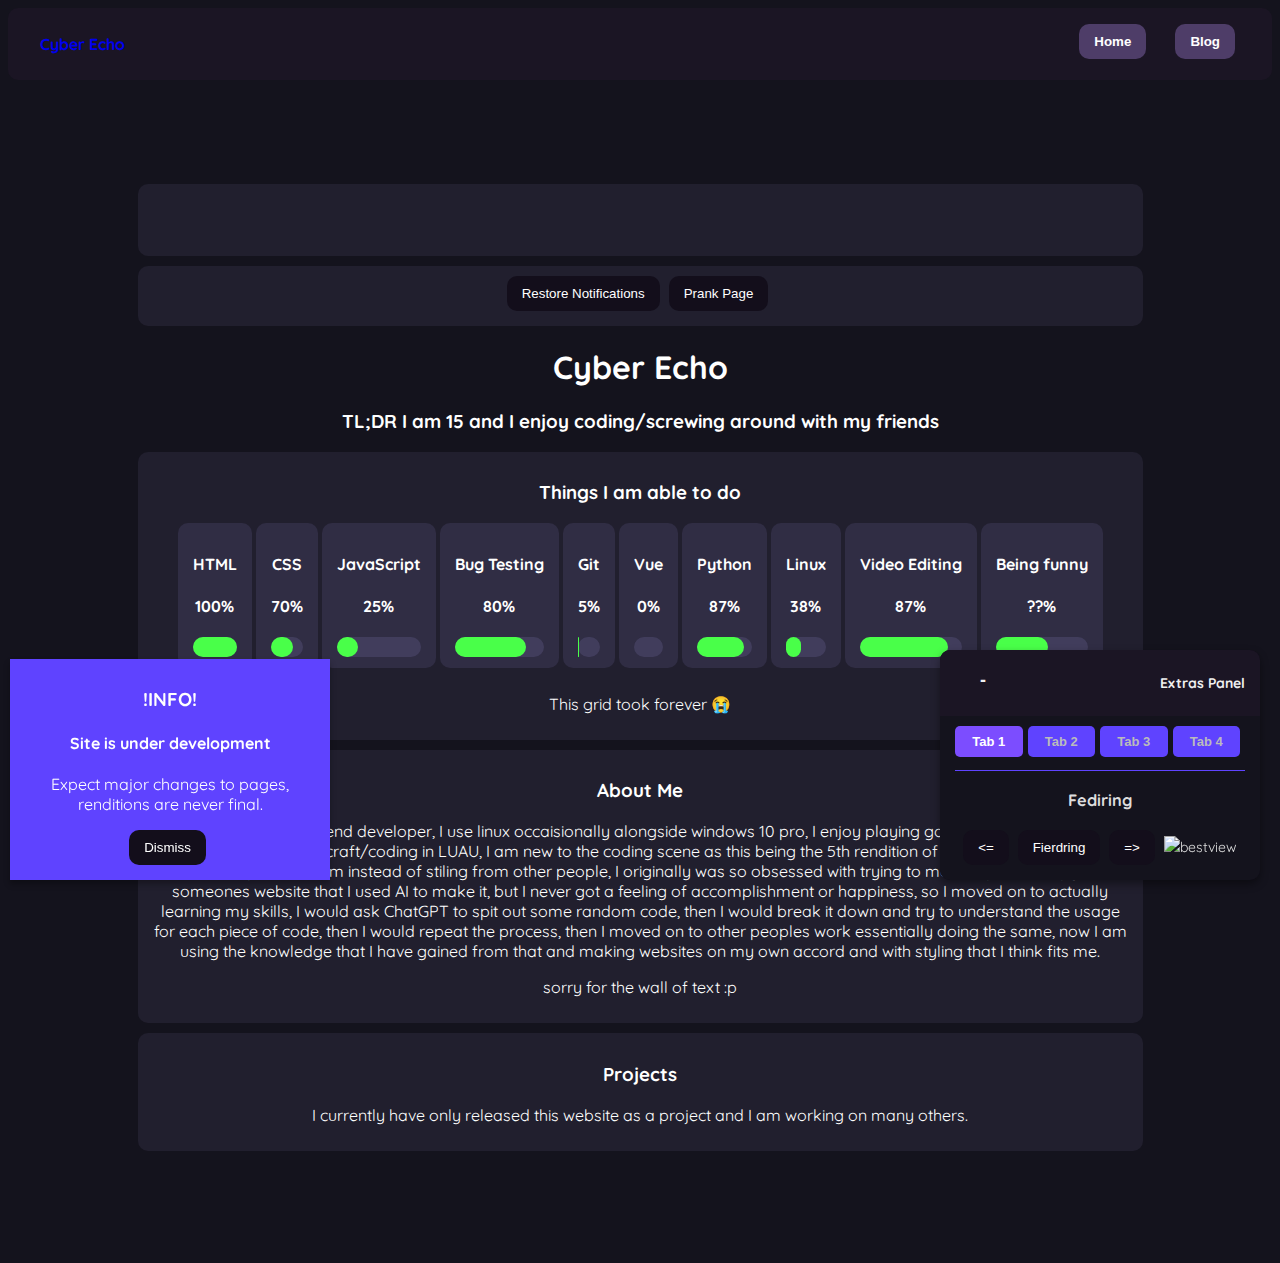
==== commit f7a2e12c: "Update index.html" ====
--- a/index.html
+++ b/index.html
@@ -39,7 +39,9 @@
     </nav>
     <!--Webrings-->
     <iframe src="https://john.citrons.xyz/embed?ref=cyber-echo.pages.dev" style="margin-left:auto;display:block;margin-right:auto;max-width:732px;width:100%;height:94px;border:none;"></iframe>
-    <iframe id="bucket-webring" style="width: 100%; height: 3rem; border: none;" src="https://webring.bucketfish.me/embed.html?name=CyberEcho"></iframe> 
+    <div class="othershit">
+        <iframe id="bucket-webring" style="width: 100%; height: 3rem; border: none;" src="https://webring.bucketfish.me/embed.html?name=CyberEcho"></iframe> 
+    </div>
     <!--Extra Buttons-->
     <div class="othershit">
         <button onclick="restoreBanners()">Restore Notifications</button>
@@ -207,4 +209,4 @@
     <!--Webring #3-->
     <iframe src="https://john.citrons.xyz/embed?ref=cyber-echo.pages.dev" style="margin-left:auto;display:block;margin-right:auto;max-width:732px;width:100%;height:94px;border:none;"></iframe>
 </body>
-</html>+</html>
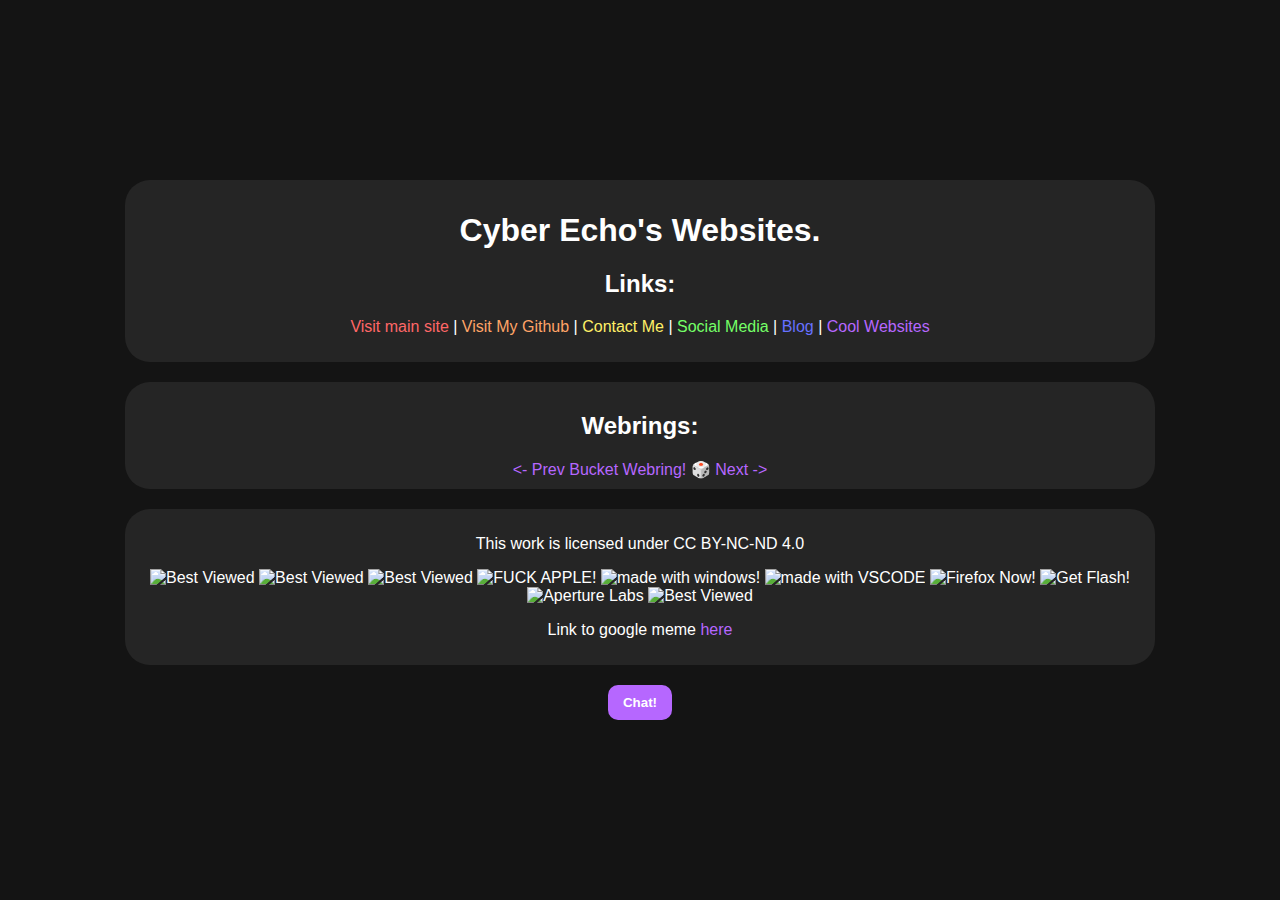
==== commit 044305b1: "Add files via upload" ====
--- a/index.html
+++ b/index.html
@@ -1,212 +1,46 @@
-<!--
- ::::::::  :::   ::: :::::::::  :::::::::: :::::::::       :::::::::: ::::::::  :::    :::  ::::::::  
-:+:    :+: :+:   :+: :+:    :+: :+:        :+:    :+:      :+:       :+:    :+: :+:    :+: :+:    :+: 
-+:+         +:+ +:+  +:+    +:+ +:+        +:+    +:+      +:+       +:+        +:+    +:+ +:+    +:+ 
-+#+          +#++:   +#++:++#+  +#++:++#   +#++:++#:       +#++:++#  +#+        +#++:++#++ +#+    +:+ 
-+#+           +#+    +#+    +#+ +#+        +#+    +#+      +#+       +#+        +#+    +#+ +#+    +#+ 
-#+#    #+#    #+#    #+#    #+# #+#        #+#    #+#      #+#       #+#    #+# #+#    #+# #+#    #+# 
- ########     ###    #########  ########## ###    ###      ########## ########  ###    ###  ########  
-     C         Y         B           E         R                E         C         H          O
-Yes, I left notes, this site mostly because I don't remember shit on here
--->
 <!DOCTYPE html>
-<html lang="en">
-<head>
-    <title>CyberEcho</title>
-    <!--Stylesheets-->
-    <link rel="stylesheet" href="style.css">
-    <link rel="preconnect" href="https://fonts.googleapis.com">
-    <link rel="preconnect" href="https://fonts.gstatic.com" crossorigin>
-    <link href="https://fonts.googleapis.com/css2?family=Quicksand:wght@300..700&display=swap" rel="stylesheet">
-</head>
-<body class="unselectable">
-    <!--Banner-->
-    <div class="banner" id="banner1" style="text-align: center;">
-        <h3>!INFO!</h3>
-        <h4>Site is under development</h4>
-        <p>Expect major changes to pages, renditions are never final.</p>
-        <button onclick="dismissBanner('banner1')">Dismiss</button>
-    </div>
-    <!--Import Navbar-->
-    <nav class="navbar">
-        <div class="navbar-container">
-            <a href="./index.html" class="sitename">Cyber Echo</a>
-            <div class="navbar-menu">
-                <button class="navbar-button" onclick="window.location.href='./index.html'">Home</button>
-                <button class="navbar-button" onclick="window.location.href='./blog/blog.html'">Blog</button>
+<html>
+    <head>
+        <link rel="stylesheet" href="index.css">
+        <title>CyberEcho</title>
+    </head>
+    <body>
+        <div class="heading">
+            <h1>Cyber Echo's Websites.</h1>
+            <h2>Links:</h2>
+            <p><a href="./web/home.html" class="red">Visit main site</a> | 
+                <a href="https://github.com/CyberEcho999" class="orange">Visit My Github</a> | 
+                <a href="./web/contact.html" class="yellow">Contact Me</a> | 
+                <a href="./web/socials.html" class="green">Social Media</a> | 
+                <a href="./web/blog/blog.html" class="blue">Blog</a> | 
+                <a href="./favesites.html" class="purple">Cool Websites</a>  
+            </p>
+        </div>
+        <div class="heading">
+            <h2>Webrings:</h2>
+            <div id="bucket">
+                <a href="https://webring.bucketfish.me/redirect.html?to=prev&name=CyberEcho" class="purple"><- Prev</a>
+                <a href="https://webring.bucketfish.me" class="purple">Bucket Webring!</a>
+                <a href="https://webring.bucketfish.me/redirect.html?to=random&name=CyberEcho" class="purple">🎲</a>
+                <a href="https://webring.bucketfish.me/redirect.html?to=next&name=CyberEcho" class="purple">Next -></a>
             </div>
         </div>
-    </nav>
-    <!--Webrings-->
-    <iframe src="https://john.citrons.xyz/embed?ref=cyber-echo.pages.dev" style="margin-left:auto;display:block;margin-right:auto;max-width:732px;width:100%;height:94px;border:none;"></iframe>
-    <div class="othershit">
-        <iframe id="bucket-webring" style="width: 100%; height: 3rem; border: none;" src="https://webring.bucketfish.me/embed.html?name=CyberEcho"></iframe> 
-    </div>
-    <!--Extra Buttons-->
-    <div class="othershit">
-        <button onclick="restoreBanners()">Restore Notifications</button>
-        <button onclick="window.location.href='./rickroll.html'">Prank Page</button>
-    </div>
-    <!--Insert Javascript for banners-->
-    <script src="scripts.js"></script>
-    <!--Intro for lazy people who don't read-->
-    <div class="short-intro">
-        <h1>Cyber Echo</h1>
-        <h3>TL;DR I am 15 and I enjoy coding/screwing around with my friends</h3>
-    </div>
-    <!--Skill list-->
-    <div class="maincontainer">
-        <div class="skillcontainer">
-            <h3>Things I am able to do</h3>
-            <div class="skillbox">
-                <h4 class="inlineheaders">HTML</h4>
-                <h4 class="inlineheaders"> </h4>
-                <h4 class="inlineheaders"> </h4>
-                <h4 class="inlineheaders"> </h4>
-                <h4 class="inlineheaders"> </h4>
-                <h4 class="inlineheaders"> </h4>
-                <h4 class="inlineheaders">100%</h4>
-                <progress value="100" max="100"></progress>
-                </div>
-                <div class="skillbox">
-                    <h4 class="inlineheaders">CSS</h4>
-                    <h4 class="inlineheaders"> </h4>
-                    <h4 class="inlineheaders"> </h4>
-                    <h4 class="inlineheaders"> </h4>
-                    <h4 class="inlineheaders"> </h4>
-                    <h4 class="inlineheaders"> </h4>
-                    <h4 class="inlineheaders"> </h4>
-                    <h4 class="inlineheaders"> </h4>
-                    <h4 class="inlineheaders">70%</h4>
-                    <progress value="70" max="100"></progress>
-                </div>
-                <div class="skillbox">
-                    <h4 class="inlineheaders">JavaScript</h4>
-                    <h4 class="inlineheaders"> </h4>
-                    <h4 class="inlineheaders"> </h4>
-                    <h4 class="inlineheaders">25%</h4>
-                    <progress value="25" max="100"></progress>
-                </div>
-                <div class="skillbox">
-                    <h4 class="inlineheaders">Bug Testing</h4>
-                    <h4 class="inlineheaders"> </h4>
-                    <h4 class="inlineheaders">80%</h4>
-                <progress value="80" max="100"></progress>
+        <footer>
+            <div class="heading">
+                <p>This work is licensed under CC BY-NC-ND 4.0</p>
+                <img src="./web/media/any_browser.gif" alt="Best Viewed">
+                <img src="./web/media/anybrow.gif" alt="Best Viewed">
+                <img src="./web/media/anydamn.gif" alt="Best Viewed">
+                <img src="./web/media/apple_fatal_error.gif" alt="FUCK APPLE!">
+                <img src="./web/media/made_with_windows.gif" alt="made with windows!">
+                <img src="./web/media/vscode.gif" alt="made with VSCODE">
+                <img src="./web/media/firefox_now.png" alt="Firefox Now!">
+                <img src="./web/media/adobe_getflash2.gif" alt="Get Flash!">
+                <img src="./web/media/aperture_labs.jpg" alt="Aperture Labs">
+                <img src="./web/media/best_viewed_with_eyes.gif" alt="Best Viewed">
+                <p>Link to google meme <a href="./web/media/its-all-chrome.png" class="purple">here</a></p>
             </div>
-            <div class="skillbox">
-                <h4 class="inlineheaders">Git</h4>
-                <h4 class="inlineheaders"> </h4>
-                <h4 class="inlineheaders"> </h4>
-                <h4 class="inlineheaders"> </h4>
-                <h4 class="inlineheaders"> </h4>
-                <h4 class="inlineheaders"> </h4>
-                <h4 class="inlineheaders"> </h4>
-                <h4 class="inlineheaders"> </h4>
-                <h4 class="inlineheaders"> </h4>
-                <h4 class="inlineheaders"> </h4>
-                <h4 class="inlineheaders">5%</h4>
-            <progress value="5" max="100"></progress>
-            </div>
-            <div class="skillbox">
-                <h4 class="inlineheaders">Vue</h4>
-                <h4 class="inlineheaders"> </h4>
-                <h4 class="inlineheaders"> </h4>
-                <h4 class="inlineheaders"> </h4>
-                <h4 class="inlineheaders"> </h4>
-                <h4 class="inlineheaders"> </h4>
-                <h4 class="inlineheaders"> </h4>
-                <h4 class="inlineheaders"> </h4>
-                <h4 class="inlineheaders"> </h4>
-                <h4 class="inlineheaders">0%</h4>
-            <progress value="0" max="100"></progress>
-            </div>
-            <div class="skillbox">
-                <h4 class="inlineheaders">Python</h4>
-                <h4 class="inlineheaders"> </h4>
-                <h4 class="inlineheaders"> </h4>
-                <h4 class="inlineheaders"> </h4>
-                <h4 class="inlineheaders"> </h4>
-                <h4 class="inlineheaders"> </h4>
-                <h4 class="inlineheaders">87%</h4>
-            <progress value="87" max="100"></progress>
-            </div>
-            <div class="skillbox">
-                <h4 class="inlineheaders">Linux</h4>
-                <h4 class="inlineheaders"> </h4>
-                <h4 class="inlineheaders"> </h4>
-                <h4 class="inlineheaders"> </h4>
-                <h4 class="inlineheaders"> </h4>
-                <h4 class="inlineheaders"> </h4>
-                <h4 class="inlineheaders"> </h4>
-                <h4 class="inlineheaders">38%</h4>
-            <progress value="38" max="100"></progress>
-            </div>
-            <div class="skillbox">
-                <h4 class="inlineheaders">Video Editing</h4>
-                <h4 class="inlineheaders">87%</h4>
-            <progress value="87" max="100"></progress>
-            </div>
-            <div class="skillbox">
-                <h4 class="inlineheaders">Being funny</h4>
-                <h4 class="inlineheaders"> </h4>
-                <h4 class="inlineheaders">??%</h4>
-            <progress value="56.8" max="100"></progress>
-            </div>
-            <p>This grid took forever 😭</p>
-        </div>
-    </div>
-    <!--About me for geniuses who like reading-->
-    <div class="othershit">
-        <h3>About Me</h3>
-        <p>I am a 15 year old frontend developer, I use linux occaisionally alongside windows 10 pro, I enjoy playing games with my friends, and making mods for minecraft/coding in LUAU, I am new to the coding scene as this being the 5th rendition of my website where I have taken inspiration from instead of stiling from other people, I originally was so obsessed with trying to make a perfect copy of someones website that I used AI to make it, but I never got a feeling of accomplishment or happiness, so I moved on to actually learning my skills, I would ask ChatGPT to spit out some random code, then I would break it down and try to understand the usage for each piece of code, then I would repeat the process, then I moved on to other peoples work essentially doing the same, now I am using the knowledge that I have gained from that and making websites on my own accord and with styling that I think fits me.</p>
-        <p>sorry for the wall of text :p</p>
-    </div>
-    <!--Current Projects-->
-    <div class="othershit">
-        <h3>Projects</h3>
-        <p>I currently have only released this website as a project and I am working on many others.</p>
-    </div>
-    <!--Design for printing to console-->
-    <script src="consoleprint.js"></script>
-    <!--Funny Panel-->
-    <div id="floating-panel" class="floating-panel">
-        <div class="panel-header">
-            <button id="toggle-panel" class="minimize-button">-</button>
-            <!--Panel Name-->
-            <span>Extras Panel</span>
-        </div>
-        <div id="panel-content" class="panel-content">
-            <div class="tabs">
-                <!--Tablist-->
-                <button class="tab active" data-tab="tab1">Tab 1</button>
-                <button class="tab" data-tab="tab2">Tab 2</button>
-                <button class="tab" data-tab="tab3">Tab 3</button>
-                <button class="tab" data-tab="tab4">Tab 4</button>
-            </div>
-            <!--Another webring-->
-            <div class="tab-content" id="tab1"><h3 class="colorful">Fediring</h3>
-                <button onclick="window.location.href='https://fediring.net/random'"><=</button>
-                <button onclick="window.location.href='https://fediring.net'">Fierdring</button>
-                <button onclick="window.location.href='https://fediring.net/random'">=></button>
-            <!--Funny Sticker-->
-                <img src="https://citrons.xyz/static/bestview.gif" alt="bestview">
-            </div>
-            <div class="tab-content hidden" id="tab2">
-            <!--GEORGE (Waiting for approval.)-->
-                <iframe height="50" src="https://george.gh0.pw/embed.cgi?membername" style="border:none;width:100%" sandbox="allow-top-navigation"></iframe>
-                <img src="https://citrons.xyz/static/bestview.gif" alt="bestview"></div>
-            <div class="tab-content hidden" id="tab3">
-            <!--Extra Johnvertisement for funnies-->
-                <iframe src="https://john.citrons.xyz/embed?ref=cyber-echo.pages.dev" style="margin-left:auto;display:block;margin-right:auto;max-width:732px;width:100%;height:94px;border:none;"></iframe>
-                <img src="https://citrons.xyz/static/bestview.gif" alt="bestview"></div>
-            <div class="tab-content hidden" id="tab4">
-            <!--APIOPage Sticker-->
-                <img src="https://citrons.xyz/a/static/apiopage.png"/></a><img src="https://citrons.xyz/static/bestview.gif" alt="bestview"></div>
-        </div>
-    </div>
-    <!--Javascript for panel-->
-    <script src="panel.js"></script>
-    <!--Webring #3-->
-    <iframe src="https://john.citrons.xyz/embed?ref=cyber-echo.pages.dev" style="margin-left:auto;display:block;margin-right:auto;max-width:732px;width:100%;height:94px;border:none;"></iframe>
-</body>
-</html>
+        </footer>
+        <button onclick="window.location.href='./chat.html'">Chat!</button>
+    </body>
+</html>--- a/index.css
+++ b/index.css
@@ -0,0 +1,112 @@
+body {
+    background-color: rgb(20, 20, 20);
+    color: #fff;
+    font-family: Verdana, Geneva, Tahoma, sans-serif;
+    -webkit-touch-callout: none;
+    -webkit-user-select: none;
+    -khtml-user-select: none;
+    -moz-user-select: none;
+    -ms-user-select: none;
+    user-select: none;
+}
+
+.red {
+    color: rgb(255, 103, 103);
+    position: relative;
+    text-decoration: none;
+}
+
+.orange {
+    color: rgb(255, 164, 103);
+    position: relative;
+    text-decoration: none;
+}
+
+.yellow {
+    color: rgb(255, 240, 103);
+    position: relative;
+    text-decoration: none;
+}
+
+.green {
+    color: rgb(116, 255, 103);
+    position: relative;
+    text-decoration: none;
+}
+
+.blue {
+    color: rgb(103, 113, 255);
+    position: relative;
+    text-decoration: none;
+}
+
+.purple {
+    color: rgb(182, 103, 255);
+    position: relative;
+    text-decoration: none;
+}
+
+.red::after, .orange::after, .yellow::after, .green::after, .blue::after, .purple::after {
+    content: '';
+    position: absolute;
+    left: 0;
+    bottom: 0;
+    width: 0;
+    height: 2px;
+    background-color: currentColor;
+    transition: width 0.3s ease, left 0.3s ease;
+}
+
+.red:hover::after, .orange:hover::after, .yellow:hover::after, .green:hover::after, .blue:hover::after, .purple:hover::after {
+    width: 100%;
+    left: 0;
+}
+
+.red:hover, .orange:hover, .yellow:hover, .green:hover, .blue:hover, .purple:hover {
+    text-decoration: none;
+}
+
+html, body {
+    height: 100%;
+    margin: 0;
+    display: flex;
+    flex-direction: column;
+    justify-content: center;
+    align-items: center;
+    gap: 20px;
+}
+
+.heading {
+    background-color: rgb(37, 37, 37);
+    border-radius: 25px;
+    box-shadow: 0px 4px -5px rgba(0, 0, 0, 0.8);
+    transition: all 0.3s ease;
+    padding: 10px 15px;
+    width: 1000px;
+    text-align: center;
+}
+
+.heading:hover {
+    transform: scale(1.1);
+    box-shadow: 0px 4px -5px rgba(0, 0, 0, 0.1);
+}
+
+.invisible{
+    color: rgba(0, 0, 0, 0)
+}
+
+button{
+    border-radius: 10px;
+    background-color: rgb(182, 103, 255);
+    cursor: pointer;
+    color: white;
+    font-family: Verdana, Geneva, Tahoma, sans-serif;
+    font-weight: bold;
+    border: none;
+    transition: all ease 0.3s;
+    padding: 10px 15px;
+}
+button:hover{
+    scale: 1.1;
+    background-color: rgb(103, 113, 255);
+}